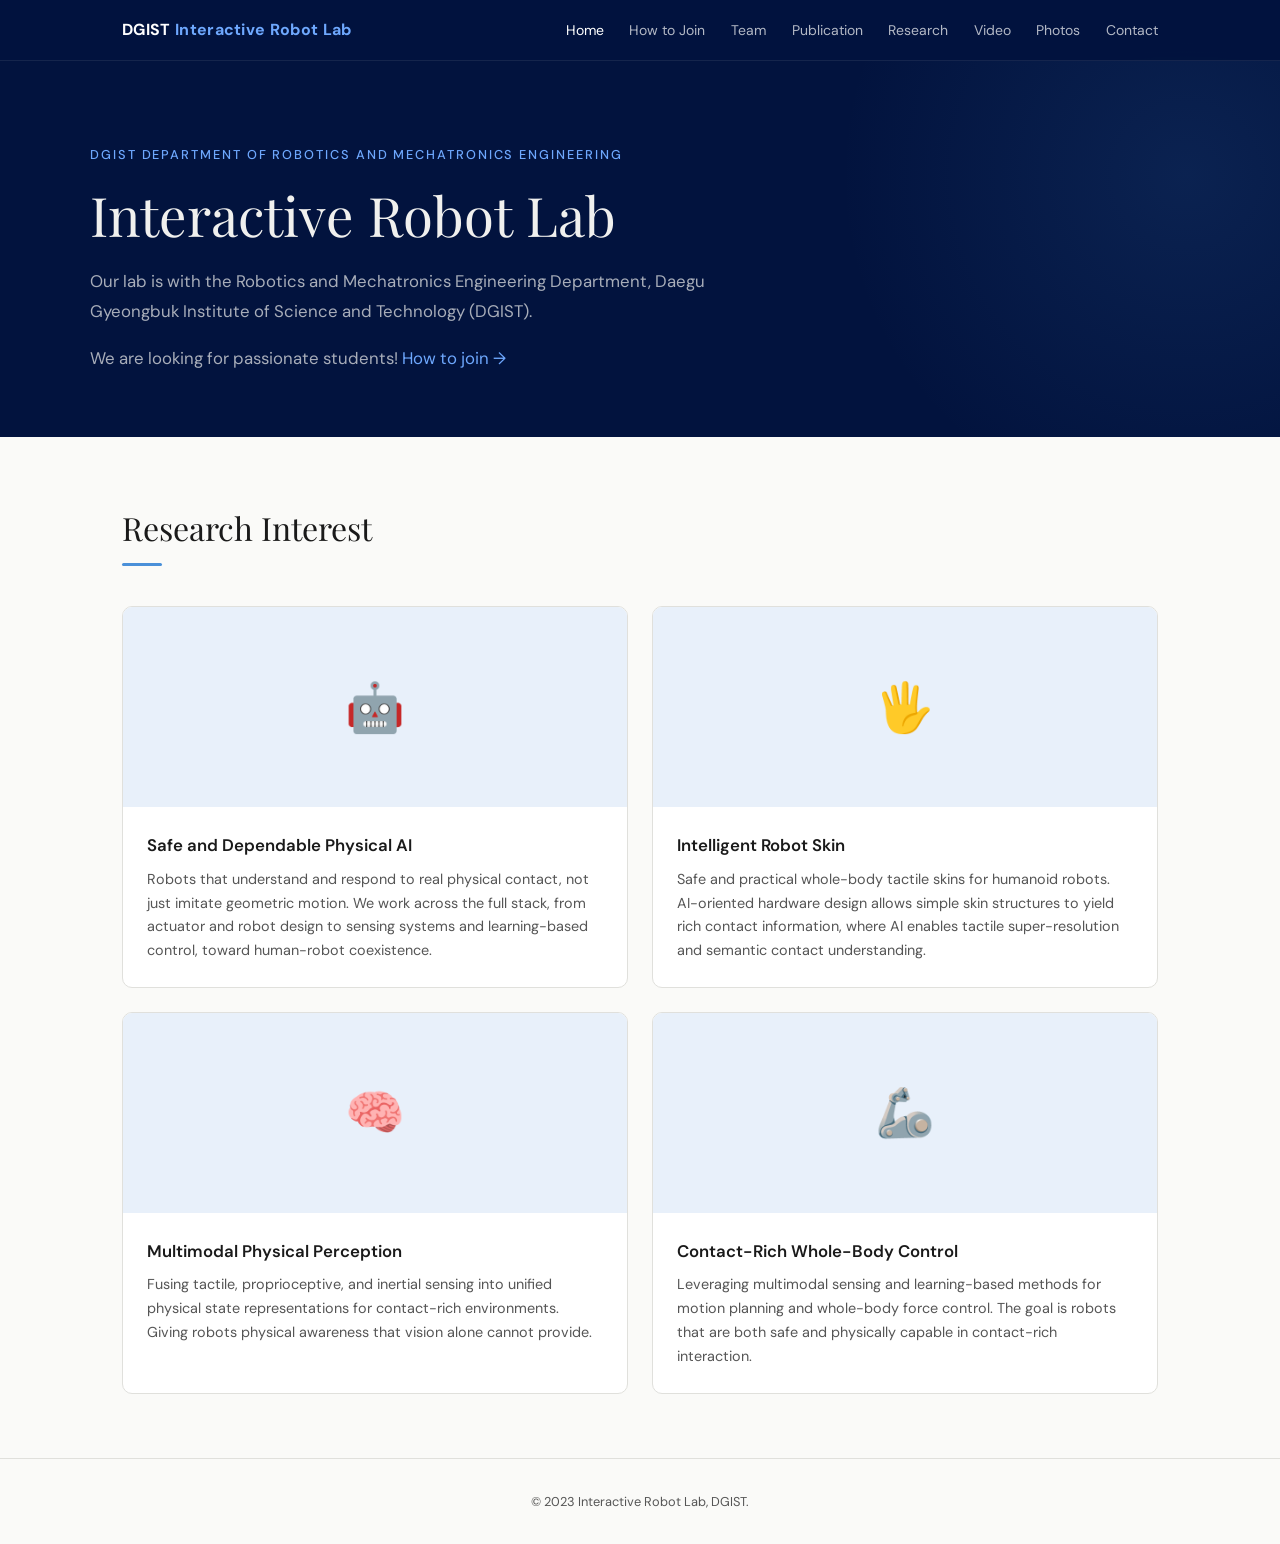
==== index.html @ 25e85d7e "deploy: dgist-robot/dgist-robot-web-source@4b2cfabc8b41223a398478f502337a42ed6f8bd3" ====
<!DOCTYPE html>
<html lang="en">
<head>
  <meta charset="UTF-8">
  <meta name="viewport" content="width=device-width, initial-scale=1.0">
  <title>Home — Interactive Robot Lab</title>
  <link rel="preconnect" href="https://fonts.googleapis.com">
  <link rel="preconnect" href="https://fonts.gstatic.com" crossorigin>
  <link href="https://fonts.googleapis.com/css2?family=DM+Sans:ital,opsz,wght@0,9..40,300;0,9..40,400;0,9..40,500;0,9..40,600;0,9..40,700;1,9..40,400&family=Playfair+Display:ital,wght@0,400..900;1,400..900&display=swap" rel="stylesheet">
  <link rel="icon" href="/favicon.svg" type="image/svg+xml">
  <link rel="stylesheet" href="/assets/css/style.css">
</head>
<body>

<nav>
  <div class="nav-inner">
    <a href="/" class="logo">DGIST <span>Interactive Robot Lab</span></a>
    <button class="hamburger" onclick="document.querySelector('.nav-links').classList.toggle('open')" aria-label="Menu">
      <span></span><span></span><span></span>
    </button>
    <ul class="nav-links">
      
      
        
        
        <li><a href="/" class="active">Home</a></li>
      
        
        
        <li><a href="/join">How to Join</a></li>
      
        
        
        <li><a href="/team">Team</a></li>
      
        
        
        <li><a href="/publication">Publication</a></li>
      
        
        
        <li><a href="/research">Research</a></li>
      
        
        
        <li><a href="/video">Video</a></li>
      
        
        
        <li><a href="/photos">Photos</a></li>
      
        
        
        <li><a href="/contact">Contact</a></li>
      
    </ul>
  </div>
</nav>


<div class="hero">
  <div class="hero-inner">
    <div class="hero-label">DGIST Department of Robotics and Mechatronics Engineering</div>
    <h1>Interactive Robot Lab</h1>
    <p>
      Our lab is with the Robotics and Mechatronics Engineering Department,
      Daegu Gyeongbuk Institute of Science and Technology (DGIST).
    </p>
    <p style="margin-top: 1rem;">
      We are looking for passionate students!
      <a href="/join">How to join &rarr;</a>
    </p>
  </div>
</div>

<div class="section">
  <div class="section-title">Research Interest</div>
  <div class="divider"></div>

  <div class="interest-grid">
    <div class="interest-card">
      <div class="card-img">&#129302;</div>
      <div class="card-body">
        <h3>Safe and Dependable Physical AI</h3>
        <p>Robots that understand and respond to real physical contact, not just imitate geometric motion. We work across the full stack, from actuator and robot design to sensing systems and learning-based control, toward human-robot coexistence.</p>
      </div>
    </div>

    <div class="interest-card">
      <div class="card-img">&#128400;</div>
      <div class="card-body">
        <h3>Intelligent Robot Skin</h3>
        <p>Safe and practical whole-body tactile skins for humanoid robots. AI-oriented hardware design allows simple skin structures to yield rich contact information, where AI enables tactile super-resolution and semantic contact understanding.</p>
      </div>
    </div>

    <div class="interest-card">
      <div class="card-img">&#129504;</div>
      <div class="card-body">
        <h3>Multimodal Physical Perception</h3>
        <p>Fusing tactile, proprioceptive, and inertial sensing into unified physical state representations for contact-rich environments. Giving robots physical awareness that vision alone cannot provide.</p>
      </div>
    </div>

    <div class="interest-card">
      <div class="card-img">&#129470;</div>
      <div class="card-body">
        <h3>Contact-Rich Whole-Body Control</h3>
        <p>Leveraging multimodal sensing and learning-based methods for motion planning and whole-body force control. The goal is robots that are both safe and physically capable in contact-rich interaction.</p>
      </div>
    </div>
  </div>
</div>


<footer>
  &copy; 2023 Interactive Robot Lab, DGIST.
</footer>


</body>
</html>
---- assets/css/style.css ----
/* ============================================
   Interactive Robot Lab — Shared Stylesheet
   ============================================ */

:root {
  --color-bg: #fafaf8;
  --color-text: #1a1a1a;
  --color-text-secondary: #555;
  --color-accent: #4a90d9;
  --color-accent-light: #e8f0fa;
  --color-border: #e0e0dc;
  --color-card-bg: #ffffff;
  --color-hero-bg: #02133e;
  --color-hero-text: #f0f0ee;
  --color-nav-bg: rgba(2, 19, 62, 0.97);
  --font-display: 'Playfair Display', Georgia, serif;
  --font-body: 'DM Sans', -apple-system, sans-serif;
  --max-width: 1100px;
}

* { margin: 0; padding: 0; box-sizing: border-box; }
html { scroll-behavior: smooth; }

body {
  font-family: var(--font-body);
  color: var(--color-text);
  background: var(--color-bg);
  line-height: 1.7;
  font-size: 16px;
  -webkit-font-smoothing: antialiased;
}

a { color: var(--color-accent); text-decoration: none; }
a:hover { text-decoration: underline; }

img { max-width: 100%; height: auto; display: block; }

/* ---- NAV ---- */
nav {
  position: fixed;
  top: 0;
  width: 100%;
  z-index: 100;
  background: var(--color-nav-bg);
  backdrop-filter: blur(12px);
  border-bottom: 1px solid rgba(255,255,255,0.08);
}
nav .nav-inner {
  max-width: var(--max-width);
  margin: 0 auto;
  padding: 0 2rem;
  display: flex;
  align-items: center;
  justify-content: space-between;
  height: 60px;
}
nav .logo {
  font-family: var(--font-body);
  font-weight: 700;
  font-size: 1rem;
  color: #fff;
  letter-spacing: 0.02em;
  text-decoration: none;
  white-space: nowrap;
}
nav .logo span { color: #6ea8fe; }

nav .nav-links {
  list-style: none;
  display: flex;
  gap: 1.6rem;
}
nav .nav-links a {
  color: rgba(255,255,255,0.7);
  text-decoration: none;
  font-size: 0.875rem;
  font-weight: 400;
  transition: color 0.2s;
}
nav .nav-links a:hover,
nav .nav-links a.active {
  color: #fff;
}

/* Hamburger */
.hamburger {
  display: none;
  background: none;
  border: none;
  cursor: pointer;
  padding: 4px;
}
.hamburger span {
  display: block;
  width: 22px;
  height: 2px;
  background: #fff;
  margin: 5px 0;
  transition: 0.3s;
}

/* ---- HERO / PAGE HEADER ---- */
.hero {
  background: var(--color-hero-bg);
  color: var(--color-hero-text);
  padding: 9rem 2rem 4rem;
  position: relative;
  overflow: hidden;
}
.hero::before {
  content: '';
  position: absolute;
  top: -40%; right: -20%;
  width: 700px; height: 700px;
  background: radial-gradient(circle, rgba(74,144,217,0.12) 0%, transparent 70%);
  border-radius: 50%;
}
.hero-inner {
  max-width: var(--max-width);
  margin: 0 auto;
  position: relative;
}
.hero-label {
  font-size: 0.8rem;
  font-weight: 500;
  text-transform: uppercase;
  letter-spacing: 0.15em;
  color: #6ea8fe;
  margin-bottom: 1rem;
}
.hero h1 {
  font-family: var(--font-display);
  font-weight: 400;
  font-size: clamp(2.2rem, 5vw, 3.4rem);
  line-height: 1.2;
  max-width: 700px;
  margin-bottom: 1.2rem;
}
.hero p {
  font-size: 1.05rem;
  line-height: 1.8;
  max-width: 620px;
  color: rgba(240,240,238,0.7);
}
.hero p a {
  color: #6ea8fe;
}

/* Page header (smaller hero for sub-pages) */
.page-header {
  padding: 8rem 2rem 3rem;
}
.page-header h1 {
  font-size: clamp(1.8rem, 4vw, 2.6rem);
  margin-bottom: 0.5rem;
}

/* ---- SECTION ---- */
.section {
  max-width: var(--max-width);
  margin: 0 auto;
  padding: 4rem 2rem;
}
.section-title {
  font-family: var(--font-display);
  font-size: 2rem;
  font-weight: 400;
  margin-bottom: 0.5rem;
}
.section-subtitle {
  color: var(--color-text-secondary);
  font-size: 0.95rem;
  margin-bottom: 2.5rem;
}
.divider {
  width: 40px;
  height: 3px;
  background: var(--color-accent);
  margin-bottom: 2.5rem;
  border-radius: 2px;
}

/* ---- CARDS (generic) ---- */
.card {
  background: var(--color-card-bg);
  border: 1px solid var(--color-border);
  border-radius: 10px;
  padding: 2rem;
  transition: box-shadow 0.25s, transform 0.25s;
}
.card:hover {
  box-shadow: 0 8px 30px rgba(0,0,0,0.06);
  transform: translateY(-2px);
}

/* ---- RESEARCH INTEREST CARDS (Home) ---- */
.interest-grid {
  display: grid;
  grid-template-columns: repeat(2, 1fr);
  gap: 1.5rem;
}
.interest-card {
  background: var(--color-card-bg);
  border: 1px solid var(--color-border);
  border-radius: 10px;
  overflow: hidden;
  transition: box-shadow 0.25s, transform 0.25s;
}
.interest-card:hover {
  box-shadow: 0 8px 30px rgba(0,0,0,0.06);
  transform: translateY(-2px);
}
.interest-card .card-img {
  width: 100%;
  height: 200px;
  background: var(--color-accent-light);
  display: flex;
  align-items: center;
  justify-content: center;
  font-size: 3rem;
  color: var(--color-accent);
  overflow: hidden;
}
.interest-card .card-img img {
  width: 100%;
  height: 100%;
  object-fit: cover;
}
.interest-card .card-body {
  padding: 1.5rem;
}
.interest-card h3 {
  font-size: 1.05rem;
  font-weight: 600;
  margin-bottom: 0.5rem;
}
.interest-card p {
  font-size: 0.9rem;
  color: var(--color-text-secondary);
  line-height: 1.65;
}

/* ---- TEAM ---- */
.team-section-label {
  font-size: 0.8rem;
  font-weight: 600;
  text-transform: uppercase;
  letter-spacing: 0.1em;
  color: var(--color-text-secondary);
  margin-bottom: 1.2rem;
  margin-top: 2.5rem;
}
.team-section-label:first-of-type {
  margin-top: 0;
}

.pi-card {
  display: flex;
  gap: 2rem;
  background: var(--color-card-bg);
  border: 1px solid var(--color-border);
  border-radius: 10px;
  padding: 2rem;
  margin-bottom: 2rem;
}
.pi-card .pi-photo {
  width: 160px;
  height: 160px;
  border-radius: 10px;
  background: var(--color-accent-light);
  flex-shrink: 0;
  display: flex;
  align-items: center;
  justify-content: center;
  font-size: 2.5rem;
  color: var(--color-accent);
  font-weight: 600;
  overflow: hidden;
}
.pi-card .pi-photo img {
  width: 100%;
  height: 100%;
  object-fit: cover;
}
.pi-card .pi-info h3 {
  font-size: 1.3rem;
  font-weight: 600;
  margin-bottom: 0.2rem;
}
.pi-card .pi-info .pi-title {
  font-size: 0.9rem;
  color: var(--color-accent);
  margin-bottom: 0.8rem;
}
.pi-card .pi-info p,
.pi-card .pi-info ul {
  font-size: 0.9rem;
  color: var(--color-text-secondary);
  line-height: 1.7;
}
.pi-card .pi-info ul {
  list-style: none;
  margin-top: 0.5rem;
}
.pi-card .pi-info ul li::before {
  content: "· ";
  font-weight: 700;
}
.pi-contact {
  display: flex;
  gap: 1.5rem;
  margin-top: 0.8rem;
  font-size: 0.85rem;
}
.pi-contact a {
  color: var(--color-accent);
}

.members-grid {
  display: grid;
  grid-template-columns: repeat(auto-fill, minmax(180px, 1fr));
  gap: 1.2rem;
}
.member-card {
  text-align: center;
  padding: 1.5rem 1rem;
  background: var(--color-card-bg);
  border: 1px solid var(--color-border);
  border-radius: 10px;
}
.member-avatar {
  width: 110px;
  height: 110px;
  border-radius: 14px;
  background: var(--color-accent-light);
  margin: 0 auto 0.8rem;
  display: flex;
  align-items: center;
  justify-content: center;
  font-size: 1.4rem;
  color: var(--color-accent);
  font-weight: 600;
  overflow: hidden;
}
.member-avatar img {
  width: 100%;
  height: 100%;
  object-fit: cover;
}
.member-card h4 {
  font-size: 0.95rem;
  font-weight: 600;
  margin-bottom: 0.15rem;
}
.member-card .role {
  font-size: 0.8rem;
  color: var(--color-text-secondary);
}

/* ---- PUBLICATIONS ---- */
.pub-type-label {
  font-size: 0.85rem;
  font-weight: 600;
  text-transform: uppercase;
  letter-spacing: 0.08em;
  color: var(--color-accent);
  margin-top: 2.5rem;
  margin-bottom: 1rem;
  padding-bottom: 0.5rem;
  border-bottom: 2px solid var(--color-accent);
  display: inline-block;
}
.pub-type-label:first-of-type { margin-top: 0; }

.pub-list { list-style: none; }
.pub-item {
  padding: 1.2rem 0;
  border-bottom: 1px solid var(--color-border);
  display: flex;
  gap: 1rem;
  align-items: baseline;
}
.pub-item:first-child { border-top: 1px solid var(--color-border); }
.pub-number {
  font-size: 0.8rem;
  font-weight: 600;
  color: var(--color-accent);
  flex-shrink: 0;
  min-width: 30px;
}
.pub-content { flex: 1; }
.pub-venue {
  display: inline-block;
  font-size: 0.72rem;
  font-weight: 600;
  text-transform: uppercase;
  letter-spacing: 0.06em;
  color: var(--color-accent);
  background: var(--color-accent-light);
  padding: 0.15rem 0.5rem;
  border-radius: 3px;
  margin-bottom: 0.3rem;
}
.pub-title {
  font-size: 0.95rem;
  font-weight: 500;
  margin-bottom: 0.2rem;
  line-height: 1.5;
  color: var(--color-text);
}
.pub-item .pub-title a {
  color: var(--color-text);
  text-decoration: none;
}
.pub-item .pub-title a:hover {
  color: var(--color-accent);
  text-decoration: none;
}
.pub-authors {
  font-size: 0.82rem;
  color: var(--color-text-secondary);
}

/* ---- RESEARCH PROJECTS ---- */
.project {
  display: flex;
  gap: 2rem;
  padding: 2rem 0;
  border-bottom: 1px solid var(--color-border);
}
.project:first-of-type { border-top: 1px solid var(--color-border); }
.project-img {
  width: 320px;
  flex-shrink: 0;
  border-radius: 8px;
  overflow: hidden;
  display: flex;
  align-items: flex-start;
  justify-content: center;
}
.project-img img,
.project-img video {
  width: 100%;
  height: auto;
  border-radius: 8px;
}
.project-info { flex: 1; }
.project-info h3 {
  font-size: 1.1rem;
  font-weight: 600;
  margin-bottom: 0.3rem;
}
.project-meta {
  font-size: 0.8rem;
  color: var(--color-accent);
  margin-bottom: 0.6rem;
}
.project-info p {
  font-size: 0.9rem;
  color: var(--color-text-secondary);
  line-height: 1.7;
}
.project-points {
  font-size: 0.9rem;
  color: var(--color-text-secondary);
  line-height: 1.7;
  padding-left: 1.2rem;
  margin-top: 0.3rem;
  list-style-position: inside;
}
.project-points li {
  margin-bottom: 0.3rem;
}

/* ---- VIDEO GRID ---- */
.video-grid {
  display: grid;
  grid-template-columns: repeat(auto-fit, minmax(320px, 1fr));
  gap: 1.5rem;
}
.video-card {
  background: var(--color-card-bg);
  border: 1px solid var(--color-border);
  border-radius: 10px;
  overflow: hidden;
}
.video-card .video-embed {
  position: relative;
  padding-bottom: 56.25%;
  height: 0;
  background: #000;
}
.video-card .video-embed iframe {
  position: absolute;
  top: 0; left: 0;
  width: 100%;
  height: 100%;
  border: none;
}
.video-card .video-body {
  padding: 1rem 1.2rem;
}
.video-card h4 {
  font-size: 0.9rem;
  font-weight: 500;
  line-height: 1.5;
}

/* ---- PHOTO GALLERY ---- */
.gallery-section-label {
  font-size: 1rem;
  font-weight: 600;
  margin-top: 2.5rem;
  margin-bottom: 1rem;
  padding-bottom: 0.4rem;
  border-bottom: 1px solid var(--color-border);
}
.gallery-section-label:first-of-type { margin-top: 0; }

.photo-grid {
  display: grid;
  grid-template-columns: repeat(auto-fill, minmax(220px, 1fr));
  gap: 0.8rem;
}
.photo-grid .photo-item {
  border-radius: 8px;
  overflow: hidden;
  aspect-ratio: 4/3;
  background: var(--color-accent-light);
  display: flex;
  align-items: center;
  justify-content: center;
  color: var(--color-text-secondary);
  font-size: 0.8rem;
}
.photo-grid .photo-item img {
  width: 100%;
  height: 100%;
  object-fit: cover;
}

/* ---- JOIN / INFO BOX ---- */
.info-box {
  background: var(--color-card-bg);
  border: 1px solid var(--color-border);
  border-radius: 10px;
  padding: 2rem;
  margin-bottom: 1.5rem;
}
.info-box h3 {
  font-size: 1.1rem;
  font-weight: 600;
  margin-bottom: 0.8rem;
}
.info-box p,
.info-box li {
  font-size: 0.92rem;
  color: var(--color-text-secondary);
  line-height: 1.8;
}
.info-box ol,
.info-box ul {
  padding-left: 1.5rem;
  margin-top: 0.5rem;
}
.status-badge {
  display: inline-block;
  font-size: 0.78rem;
  font-weight: 600;
  padding: 0.3rem 0.8rem;
  border-radius: 20px;
  margin-bottom: 1rem;
}
.status-badge.closed {
  background: #fde8e8;
  color: #b91c1c;
}
.status-badge.open {
  background: #d1fae5;
  color: #065f46;
}

/* ---- CONTACT ---- */
.contact-section {
  background: var(--color-hero-bg);
  color: var(--color-hero-text);
  margin: 0;
  max-width: 100%;
  padding: 4rem 2rem;
}
.contact-inner {
  max-width: var(--max-width);
  margin: 0 auto;
}
.contact-section .section-title { color: #fff; }
.contact-grid {
  display: grid;
  grid-template-columns: repeat(auto-fit, minmax(250px, 1fr));
  gap: 2rem;
  margin-top: 2rem;
}
.contact-item {
  font-size: 0.95rem;
  line-height: 1.8;
  color: rgba(240,240,238,0.75);
}
.contact-item strong {
  display: block;
  color: #fff;
  font-weight: 600;
  margin-bottom: 0.3rem;
  font-size: 0.82rem;
  text-transform: uppercase;
  letter-spacing: 0.08em;
}
.contact-item a {
  color: #6ea8fe;
  text-decoration: none;
}
.contact-item a:hover { text-decoration: underline; }

/* ---- FOOTER ---- */
footer {
  text-align: center;
  padding: 2rem;
  font-size: 0.8rem;
  color: var(--color-text-secondary);
  border-top: 1px solid var(--color-border);
}
footer a { color: var(--color-text-secondary); }

/* ---- RESPONSIVE ---- */
@media (max-width: 768px) {
  .hero { padding: 7rem 1.5rem 3rem; }
  .page-header { padding: 7rem 1.5rem 2rem; }
  .section { padding: 3rem 1.5rem; }

  /* Mobile nav */
  .hamburger { display: block; }
  nav .nav-links {
    display: none;
    position: absolute;
    top: 60px;
    left: 0;
    width: 100%;
    background: var(--color-nav-bg);
    flex-direction: column;
    padding: 1rem 2rem 1.5rem;
    gap: 0.8rem;
    border-bottom: 1px solid rgba(255,255,255,0.08);
  }
  nav .nav-links.open { display: flex; }

  .interest-grid { grid-template-columns: 1fr; }
  .pi-card { flex-direction: column; align-items: center; text-align: center; }
  .pi-card .pi-photo { width: 120px; height: 120px; }
  .pi-contact { justify-content: center; flex-wrap: wrap; }
  .project { flex-direction: column; }
  .project-img { width: 100%; }
  .members-grid { grid-template-columns: repeat(2, 1fr); }
  .video-grid { grid-template-columns: 1fr; }
}

/* ---- ANIMATION ---- */
@keyframes fadeUp {
  from { opacity: 0; transform: translateY(20px); }
  to   { opacity: 1; transform: translateY(0); }
}
.hero-label, .hero h1, .hero p {
  animation: fadeUp 0.7s ease-out both;
}
.hero h1 { animation-delay: 0.1s; }
.hero p   { animation-delay: 0.2s; }
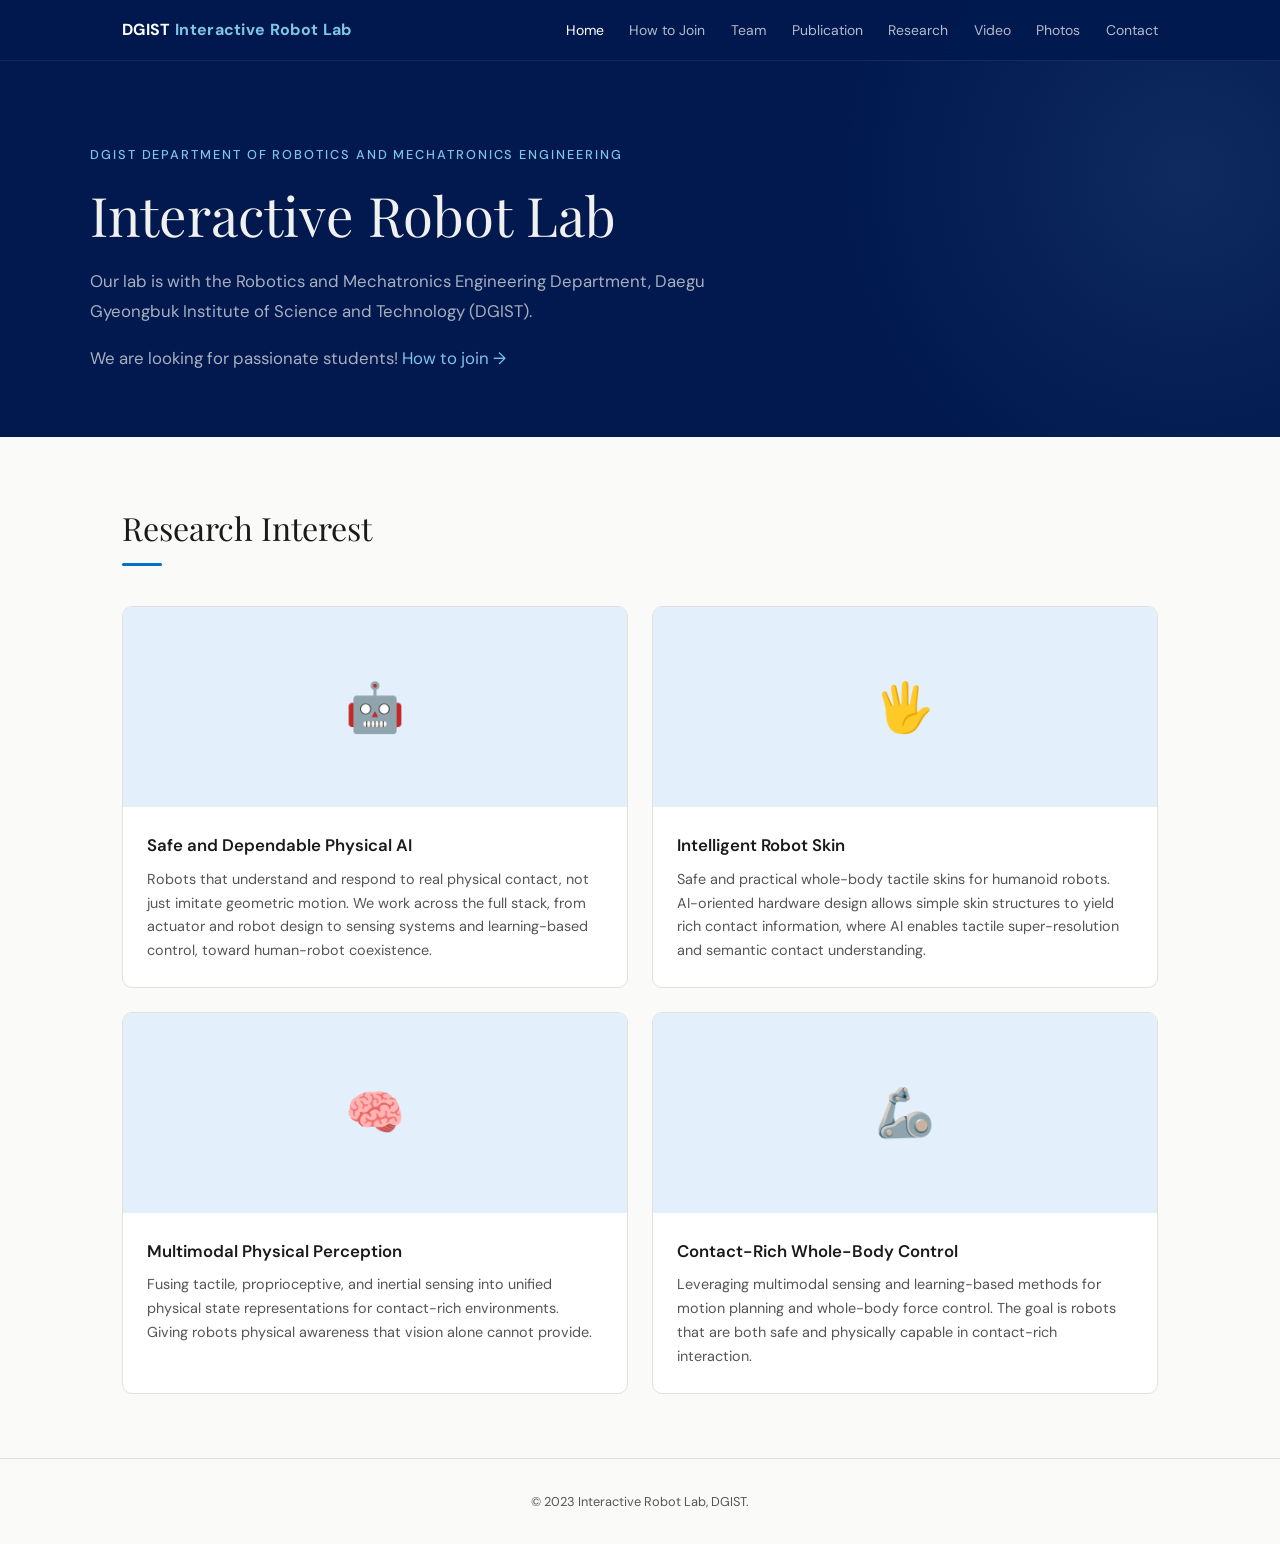
==== commit 327b88dd: "deploy: dgist-robot/dgist-robot-web-source@df43ef5c685b45909f4fb5a474f6544afee68334" ====
--- a/index.html
+++ b/index.html
@@ -7,7 +7,8 @@
   <link rel="preconnect" href="https://fonts.googleapis.com">
   <link rel="preconnect" href="https://fonts.gstatic.com" crossorigin>
   <link href="https://fonts.googleapis.com/css2?family=DM+Sans:ital,opsz,wght@0,9..40,300;0,9..40,400;0,9..40,500;0,9..40,600;0,9..40,700;1,9..40,400&family=Playfair+Display:ital,wght@0,400..900;1,400..900&display=swap" rel="stylesheet">
-  <link rel="icon" href="/favicon.svg" type="image/svg+xml">
+  <link rel="icon" href="/favicon.png" type="image/png">
+  <link rel="apple-touch-icon" href="/favicon.png">
   <link rel="stylesheet" href="/assets/css/style.css">
 </head>
 <body>
--- a/assets/css/style.css
+++ b/assets/css/style.css
@@ -6,13 +6,14 @@
   --color-bg: #fafaf8;
   --color-text: #1a1a1a;
   --color-text-secondary: #555;
-  --color-accent: #4a90d9;
-  --color-accent-light: #e8f0fa;
+  --color-accent: #0072CE;          /* Pantone 285cvc */
+  --color-accent-light: #e3f0fb;
+  --color-accent-bright: #7FC5E6;   /* Pantone 2985cvc 계열 — 채도 완화한 차분한 하이라이트 */
   --color-border: #e0e0dc;
   --color-card-bg: #ffffff;
-  --color-hero-bg: #02133e;
+  --color-hero-bg: #01194F;         /* Pantone 280cvc 계열 — 약간 더 어둡게 */
   --color-hero-text: #f0f0ee;
-  --color-nav-bg: rgba(2, 19, 62, 0.97);
+  --color-nav-bg: rgba(1, 25, 79, 0.97);
   --font-display: 'Playfair Display', Georgia, serif;
   --font-body: 'DM Sans', -apple-system, sans-serif;
   --max-width: 1100px;
@@ -63,7 +64,7 @@
   text-decoration: none;
   white-space: nowrap;
 }
-nav .logo span { color: #6ea8fe; }
+nav .logo span { color: var(--color-accent-bright); }
 
 nav .nav-links {
   list-style: none;
@@ -112,7 +113,7 @@
   position: absolute;
   top: -40%; right: -20%;
   width: 700px; height: 700px;
-  background: radial-gradient(circle, rgba(74,144,217,0.12) 0%, transparent 70%);
+  background: radial-gradient(circle, rgba(127,197,230,0.10) 0%, transparent 70%);
   border-radius: 50%;
 }
 .hero-inner {
@@ -125,7 +126,7 @@
   font-weight: 500;
   text-transform: uppercase;
   letter-spacing: 0.15em;
-  color: #6ea8fe;
+  color: var(--color-accent-bright);
   margin-bottom: 1rem;
 }
 .hero h1 {
@@ -143,7 +144,7 @@
   color: rgba(240,240,238,0.7);
 }
 .hero p a {
-  color: #6ea8fe;
+  color: var(--color-accent-bright);
 }
 
 /* Page header (smaller hero for sub-pages) */
@@ -471,12 +472,61 @@
 .project-points li {
   margin-bottom: 0.3rem;
 }
+.project-links {
+  display: flex;
+  flex-wrap: wrap;
+  gap: 0.5rem;
+  margin: 0.2rem 0 0.7rem;
+}
+.project-link {
+  display: inline-flex;
+  align-items: center;
+  gap: 0.35em;
+  padding: 0.32em 0.75em;
+  font-size: 0.82rem;
+  line-height: 1.2;
+  color: var(--color-accent);
+  background: var(--color-accent-light);
+  border: 1px solid var(--color-border);
+  border-radius: 999px;
+  text-decoration: none;
+  transition: background 0.15s ease, border-color 0.15s ease;
+}
+.project-link:hover,
+.project-link:focus-visible {
+  background: var(--color-accent);
+  color: #fff;
+  border-color: var(--color-accent);
+}
+.project-link-arxiv {
+  color: #b31b1b;
+  background: #fdecec;
+  border-color: #f3c2c2;
+}
+.project-link-arxiv:hover,
+.project-link-arxiv:focus-visible {
+  background: #b31b1b;
+  color: #fff;
+  border-color: #b31b1b;
+}
+.project-link-arxiv .arxiv-logo {
+  font-family: Georgia, "Times New Roman", serif;
+  font-weight: 600;
+  letter-spacing: 0.01em;
+}
+.project-link-arxiv .arxiv-x {
+  display: inline-block;
+  transform: translateY(0.12em);
+  font-style: italic;
+}
 
 /* ---- VIDEO GRID ---- */
 .video-grid {
   display: grid;
-  grid-template-columns: repeat(auto-fit, minmax(320px, 1fr));
+  grid-template-columns: repeat(auto-fit, minmax(420px, 1fr));
   gap: 1.5rem;
+  max-width: 900px;
+  margin: 0 auto;
 }
 .video-card {
   background: var(--color-card-bg);
@@ -523,9 +573,13 @@
   gap: 0.8rem;
 }
 .photo-grid .photo-item {
+  display: block;
   border-radius: 8px;
   overflow: hidden;
   aspect-ratio: 4/3;
+  cursor: pointer;
+  transition: transform 0.25s ease, box-shadow 0.25s ease;
+  box-shadow: 0 1px 3px rgba(0, 0, 0, 0.08);
   background: var(--color-accent-light);
   display: flex;
   align-items: center;
@@ -537,6 +591,12 @@
   width: 100%;
   height: 100%;
   object-fit: cover;
+  display: block;
+}
+.photo-grid a.photo-item:hover {
+  transform: translateY(-4px) scale(1.03);
+  box-shadow: 0 12px 28px rgba(0, 0, 0, 0.22);
+  z-index: 2;
 }
 
 /* ---- JOIN / INFO BOX ---- */
@@ -614,7 +674,7 @@
   letter-spacing: 0.08em;
 }
 .contact-item a {
-  color: #6ea8fe;
+  color: var(--color-accent-bright);
   text-decoration: none;
 }
 .contact-item a:hover { text-decoration: underline; }
